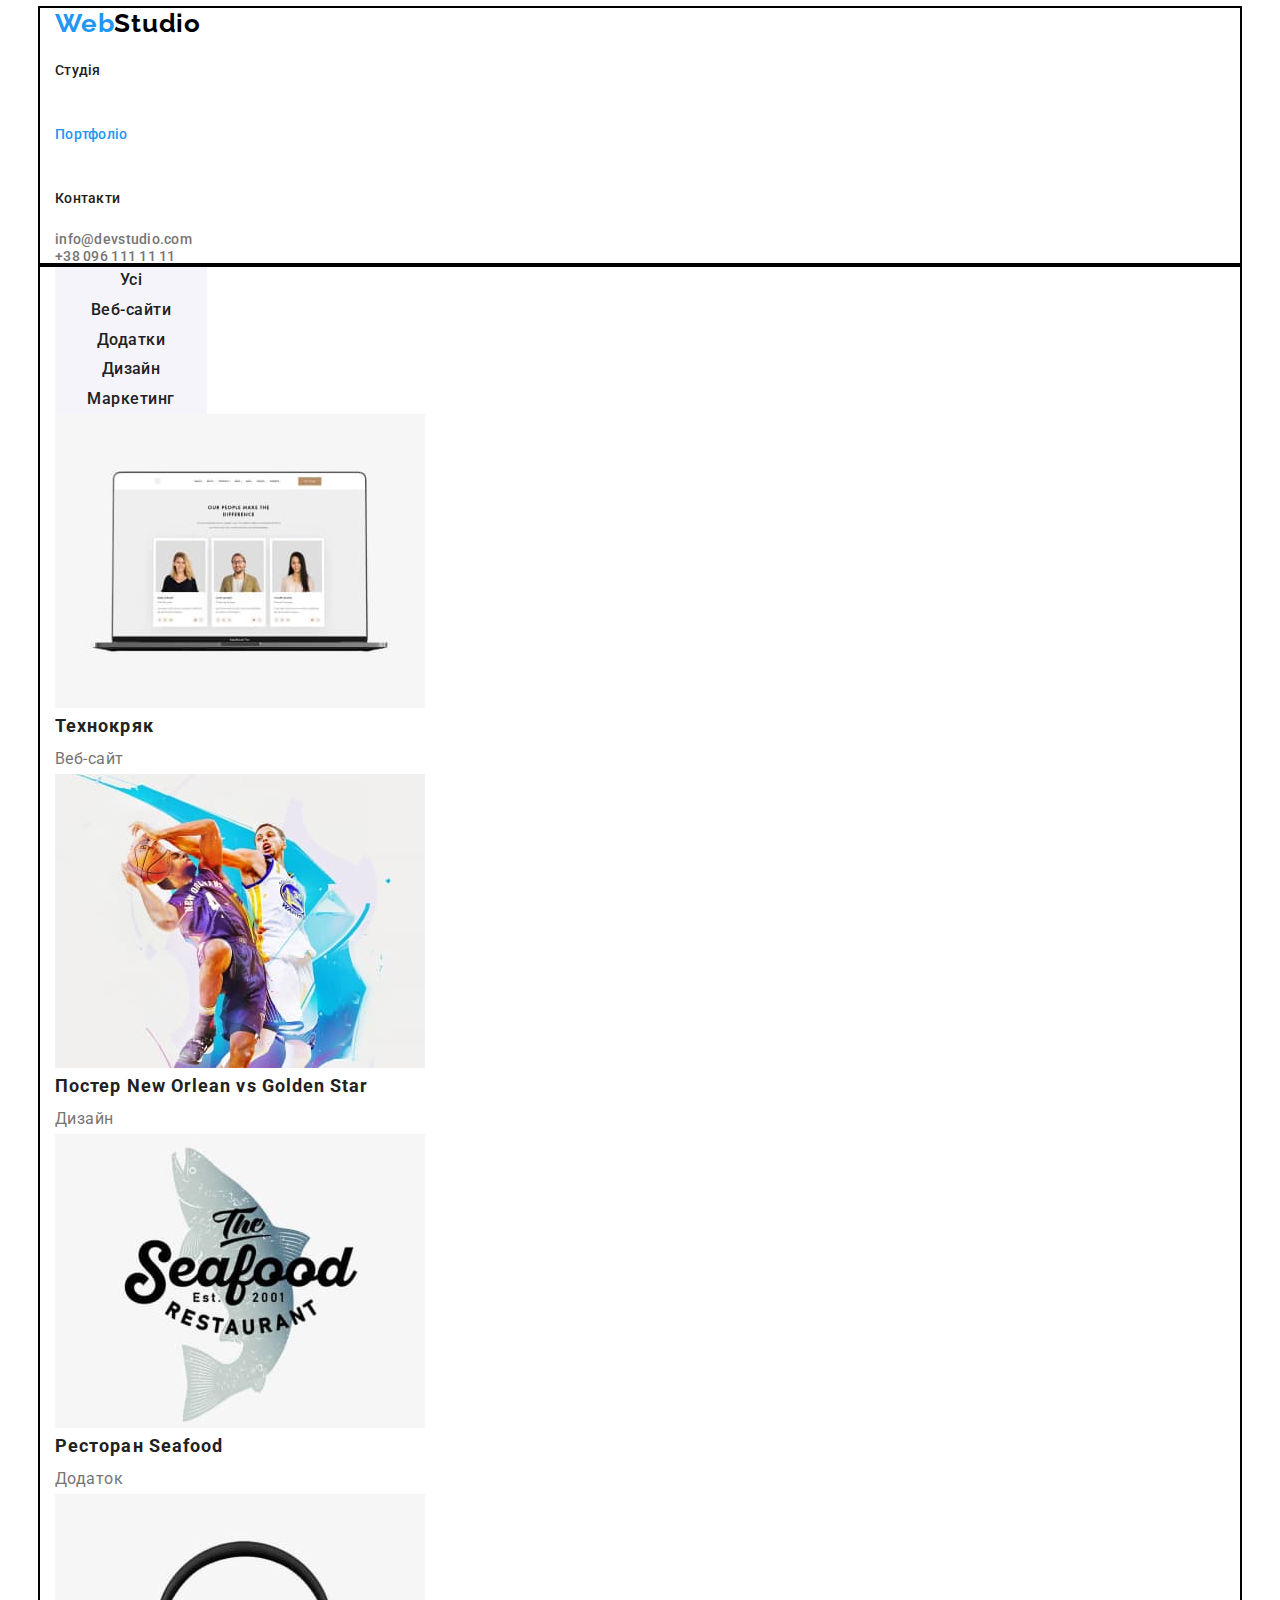
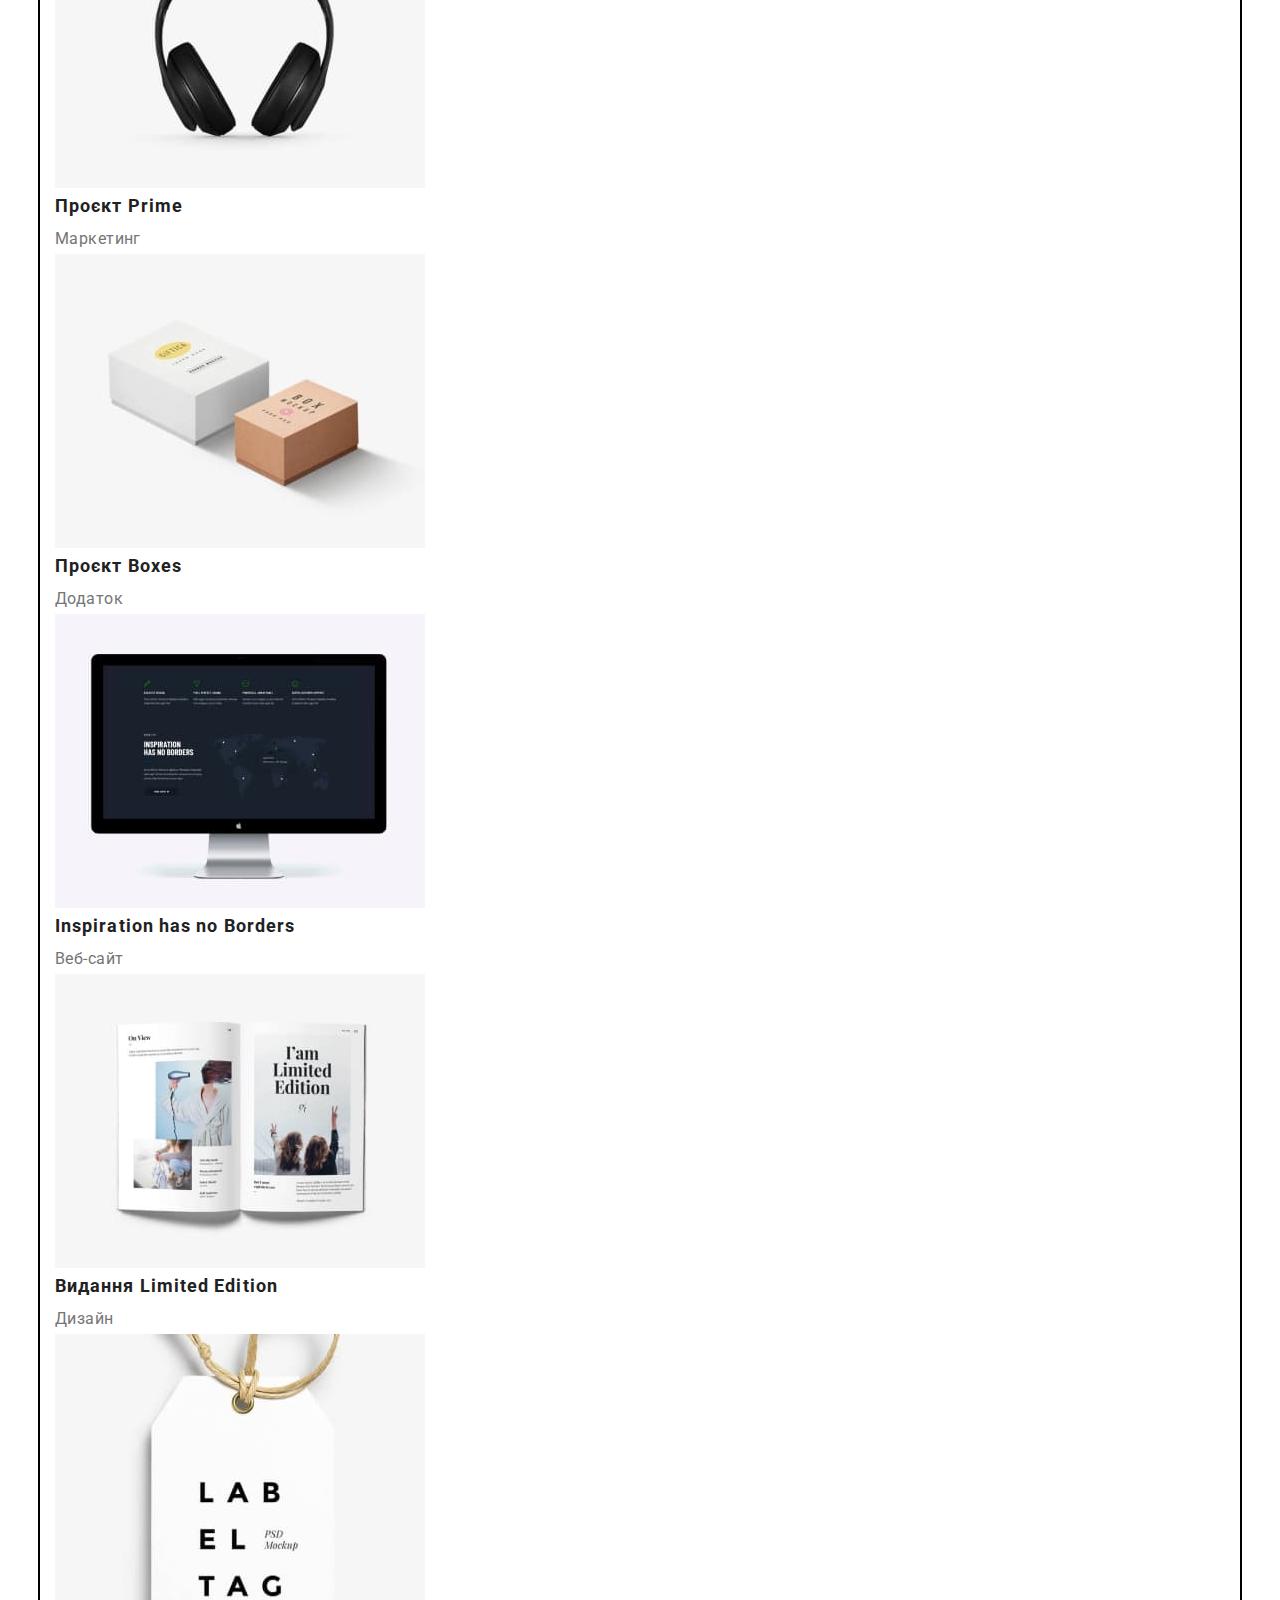
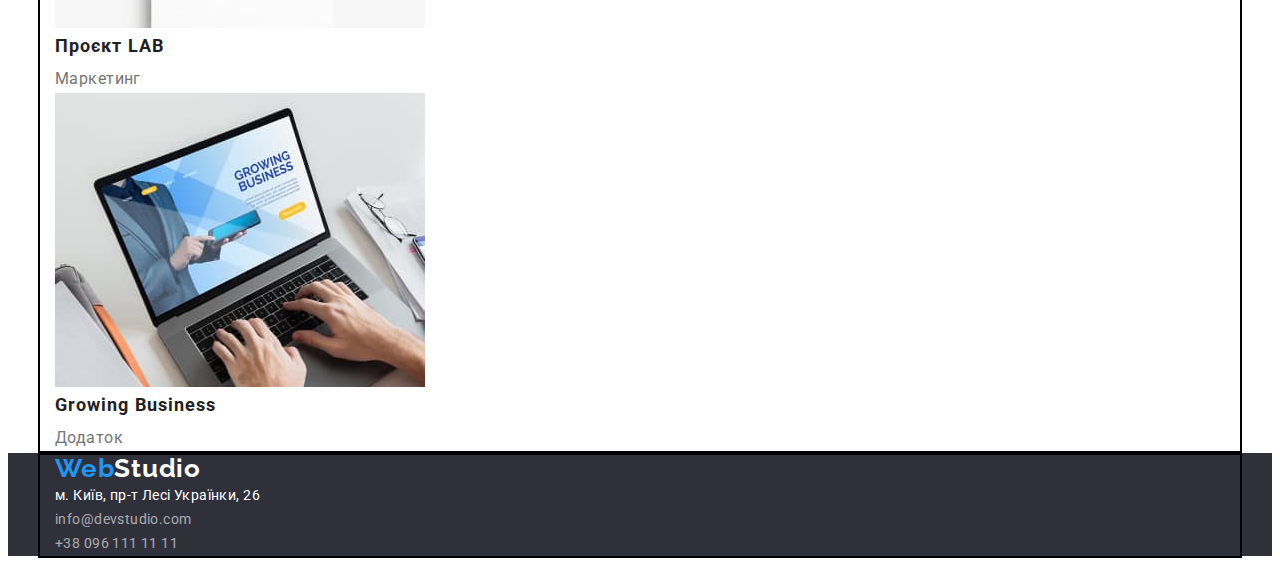
==== portfolio.html @ 80672c94 "added container" ====
<!DOCTYPE html>
<html lang="uk">
  <head>
    <meta charset="UTF-8" />
    <meta http-equiv="X-UA-Compatible" content="IE=edge" />
    <meta name="viewport" content="width=device-width, initial-scale=1.0" />
    <title>Portfolio</title>
    <link rel="preconnect" href="https://fonts.googleapis.com">
    <link rel="preconnect" href="https://fonts.gstatic.com" crossorigin>
    <link href="https://fonts.googleapis.com/css2?family=Raleway:wght@700&family=Roboto:wght@400;500;700;900&display=swap" rel="stylesheet">
    <link rel="stylesheet" href="https://cdnjs.cloudflare.com/ajax/libs/modern-normalize/1.1.0/modern-normalize.min.css" integrity="sha512-wpPYUAdjBVSE4KJnH1VR1HeZfpl1ub8YT/NKx4PuQ5NmX2tKuGu6U/JRp5y+Y8XG2tV+wKQpNHVUX03MfMFn9Q==" crossorigin="anonymous" referrerpolicy="no-referrer" />
    <link rel="stylesheet" href="./css/styles.css" />
  </head>

  <body>

    <!-- хедер -->

    <header class="header">
     <div class="container">
        <nav class="header-nav">
           <a href="./index.html" class="logo">Web<span class="logo-text">Studio</span></a>
          <ul class="header-nav-list">
            <li class="header-nav-item">
              <a href="./index.html" class="header-nav-link">Студія</a></li>
            <li class="header-nav-item">
              <a href="./portfolio.html" class="header-nav-link current">Портфоліо</a></li>
            <li class="header-nav-item">
              <a href="./index.html" class="header-nav-link">Контакти</a></li>
          </ul>
        </nav>
  
        <ul class="header-contact">
          <li>
            <a href="mailto:minfo@devstudio.com" class="mail-link">info@devstudio.com</a>
          </li>
          <li>
            <a href="tel:+380961111111" class="tel-link">+38 096 111 11 11</a>
          </li>
        </ul>
      </div>
    </header>


    <main>
      
      <section class="portfolio">
        <div class="container">
          <h1 class="visually-hidden">Портфоліо</h1>
          <ul class="portfolio-list">
            <li><button type="button" class="button button-secondary">Усі</button></li>
            <li><button type="button" class="button button-secondary">Веб-сайти</button></li>
            <li><button type="button" class="button button-secondary">Додатки</button></li>
            <li><button type="button" class="button button-secondary">Дизайн</button></li>
            <li><button type="button" class="button button-secondary">Маркетинг</button></li>
          </ul>
          <ul class="portfolio-list">
            <li>
              <img src="./images/8.jpg" alt="сторінка веб-сайту компанії" width="370" />
              <div>
                <h2 class="portfolio-title">Технокряк</h2>
                <p class="portfolio-text">Веб-сайт</p>
              </div>
            </li>
  
            <li>
              <img src="./images/9.jpg" alt="постер баскетбольного клубу" width="370" />
              <div>
                <h2 class="portfolio-title">Постер New Orlean vs Golden Star</h2>
                <p class="portfolio-text">Дизайн</p>
              </div>
            </li>
  
            <li>
              <img src="./images/10.jpg" alt="логотип ресторану Seafood" width="370" />
              <div>
                <h2 class="portfolio-title">Ресторан Seafood</h2>
                <p class="portfolio-text">Додаток</p>
              </div>
            </li>
  
            <li>
              <img src="./images/11.jpg" alt="комп'ютерні навушники" width="370" />
              <div>
                <h2 class="portfolio-title">Проєкт Prime</h2>
                <p class="portfolio-text">Маркетинг</p>
              </div>
            </li>
  
            <li>
              <img src="./images/12.jpg" alt="Дві коробки" width="370" />
              <div>
                <h2 class="portfolio-title">Проєкт Boxes</h2>
                <p class="portfolio-text">Додаток</p>
              </div>
            </li>
  
            <li>
              <img src="./images/13.jpg" alt="монітор з зображенням веб-сайту компанії" width="370" />
              <div>
                <h2 lang="en" class="portfolio-title">Inspiration has no Borders</h2>
                <p class="portfolio-text">Веб-сайт</p>
              </div>
            </li>
  
            <li>
              <img src="./images/14.jpg" alt="журнал у розвороті" width="370" />
              <div>
                <h2 class="portfolio-title">Видання Limited Edition</h2>
                <p class="portfolio-text">Дизайн</p>
              </div>
            </li>
  
            <li>
              <img src="./images/15.jpg" alt="картка з назвою проєкту Lab" width="370" />
              <div>
                <h2 class="portfolio-title">Проєкт LAB</h2>
                <p class="portfolio-text">Маркетинг</p>
              </div>
            </li>
  
            <li>
              <img
                src="./images/16.jpg"
                alt="монітор з назвою сайту Growing Growing Business"
                width="370"
              />
              <div>
                <h2 lang="en" class="portfolio-title">Growing Business</h2>
                <p class="portfolio-text">Додаток</p>
              </div>
            </li>
          </ul>
        </div>
      </section>
    </main>

  <!-- футер -->
 
    <footer class="footer">
     <div class="container">
       <a href="./index.html" class="logo">Web<span class="logo-text-footer">Studio</span></a>
        <address class="footer-adress">
          <ul class="footer-adress-list">
            <li class="footer-adress-item">
              <a
                href="https://www.google.com/maps/d/viewer?mid=10uSM3H-mIU3GznYo2szRIEphczw&hl=en_US&ll=50.42732700000001%2C30.538092&z=17"
                class="footer-map" 
                target="_blank"
                rel="noreferrer noopener">
                м. Київ, пр-т Лесі Українки, 26
              </a>
            </li>
  
            <li class="footer-mail">
              <a href="mailto:minfo@devstudio.com" class="footer-mail">info@devstudio.com</a>
            </li>
  
            <li>
              <a href="tel:+380961111111" class="footer-tel">+38 096 111 11 11</a>
            </li>
          </ul>
        </address>
     </div>
    </footer>
  </body>
</html>
---- css/styles.css ----
/* основной цвет текста color: #757575; */
/* вторичный цвет текста color: #212121; */
/* белый color: #FFFFFF; */
/* акцент #2196F3; */
/* вторичный цвет фона #F5F4FA; */
/* цвет текста в футере rgba(255, 255, 255, 0.6) */
/* 000000 */
/* ECECEC */
/* F5F4FA */
/* 2F303A */
/* FFFFFF 60% */

:root {
  --primary-text-color: #757575; 
  --title-text-color: #212121;
  --white-color: rgba(255, 255, 255, 0.6);
  --accept-color: #2196F3;
  --primary-bg-color: #FFFFFF;
  --bgr-color: #2F303A;
  --black-color: #000000; 
  --bgr-secondary-color: #F5F4FA;
  --transpernt-white-color: rgba(255, 255, 255, 0.6);
  --hidden-color: #188CE8;
}

html {
  box-sizing: border-box;
}

*,
*::after,
*::before {
  box-sizing: inherit;
}

p, 
h1, 
h2, 
h3, 
h4, 
h5, 
h6 {
  margin: 0;
  }

ul, ol {
  margin: 0;
  padding-left: 0;
}

address {
  font-style: normal;
}

img {
  display: block;
}


body {
  background-color: var(--primary-bg-color);
  color: var(--primary-text-color);
  font-family: Roboto, sans-serif;
  font-size: 14px;
  font-weight: 400;
  letter-spacing: 0.03em;
  }

  .container {
    width: 1200px;
    padding-left: 15px;
    padding-right: 15px;
    outline: 2px solid black;
    margin: 0 auto;
  }

.visually-hidden {
  position: absolute;
  width: 1px;
  height: 1px;
  margin: -1px;
  border: 0;
  padding: 0;
  white-space: nowrap;
  clip-path: inset(100%);
  clip: rect(0 0 0 0);
  overflow: hidden;
}

.button {
font-family: Roboto, sans-serif;
cursor: pointer;
min-width: 152px;
border: 1px solid transparent;
}


/* индекс */

/* хедер */

.header {
 
}

.logo {
font-family: Raleway, normal;
color: var(--accept-color);
text-decoration: none;
font-weight: 700;
font-size: 26px;
line-height: 1.19;
letter-spacing: 0.03em;
}

.logo-text {
color: var(--black-color);
}

.header-nav-list {
list-style-type: none;

}

/* .header-nav-item {

} */

.header-nav-link {
color: var(--title-text-color);
text-decoration: none;
font-weight: 500;
font-size: 14px;
line-height: 1.14;
letter-spacing: 0.02em;
padding-top: 24px;
padding-bottom: 24px;
display: block;
}

.current {
color: var(--accept-color);
}

.header-contact {
 list-style-type: none;
}

.mail-link {
text-decoration: none;
color: var(--primary-text-color);
font-weight: 500;
font-size: 14px;
line-height: 1.14;
letter-spacing: 0.02em;
}

.tel-link {
text-decoration: none;
color: var(--primary-text-color);
font-weight: 500;
font-size: 14px;
line-height: 1.14;
letter-spacing: 0.02em;
}

.header-nav-link:hover,
.header-nav-link:focus,
.mail-link:hover,
.mail-link:focus,
.tel-link:hover,
.tel-link:focus {
color: var(--accept-color);
}

/* main */

.hero {
 background-color: var(--bgr-color); 
 margin-bottom: 30px;
}

.hero-title {
color: var(--primary-bg-color);
font-weight: 900;
font-size: 44px;
line-height: 60px;
letter-spacing: 0.06em;
text-transform: uppercase;
max-width: 696px;
margin: 0 auto;
margin-bottom: 30px;
text-align: center;
}

.hero-btn {
color: var(--primary-bg-color);
background-color: var(--accept-color);
font-weight: 700;
font-size: 16px;
line-height: 1.87;
letter-spacing: 0.06em;
margin: 0 auto;
display: block;
border-radius: 4px;
padding: 10px 32px;
text-align: center;
}

 .hero-btn:hover,
 .hero-btn:focus {
 background-color: var(--hidden-color);
 }

/* feature */

  /* .feature {

  }*/

.feature-list {
list-style-type: none;
}

/* .feature-item {
 } */

.feature-title {
color: var(--title-text-color);
font-weight: 700;
font-size: 14px;
line-height: 1.14;
text-transform: uppercase;
padding-bottom: 10px;
}

.feature-text {
color: var(--primary-text-color);
font-weight: 400;
font-size: 14px;
line-height:1.71;
letter-spacing: 0.03em;
}

/* work */

.work-title {
color: var(--title-text-color);
font-weight: 700;
font-size: 36px;
line-height: 1.16;
letter-spacing: 0.03em;
margin-bottom: 50px;
text-align: center;
padding-bottom: 50px;
}

.work-list {
list-style-type: none;  
}

/* team */

.team {
background-color: var(--bgr-secondary-color);
}

.team-title {
color: var(--title-text-color);
font-weight: 700;
font-size: 36px;
line-height: 1.16;
margin-bottom: 50px;
}

.team-list {
list-style-type: none; 
}

.team-name {
color: var(--title-text-color);
font-weight: 500;
font-size: 16px;
line-height: 1.18;
margin-bottom: 10px;
}

.team-activity {
font-size: 16px;
line-height: 1.18;
}

/* футер */

.footer {
background-color: var(--bgr-color);
}

/* .footer-adress {
  } */

.footer-adress-list {
list-style-type: none;
}

.logo-text-footer {
  color: var(--primary-bg-color);
}

.footer-mail, .footer-tel {
font-style: normal;
color: var(--transpernt-white-color);
text-decoration: none;
line-height: 1.71;
}

.footer-map {
font-style: normal;
color: var(--primary-bg-color);
text-decoration: none;
line-height: 1.71;
}

.footer-map:hover,
.footer-map:focus,
.footer-mail:hover,
.footer-mail:focus,
.footer-tel:hover,
.footer-tel:focus {
color: var(--accept-color);
}

/* Портфолио */

.button-secondary:hover,
.button-secondary:focus {
background-color: var(--accept-color);
color: var(--primary-bg-color);
}

.button-secondary {
color: var(--title-text-color);
background-color: var(--bgr-secondary-color);
font-weight: 500;
font-size: 16px;
line-height: 1.62;
text-align: center;
letter-spacing: 0.03em;
}

.portfolio-list {
 list-style-type: none; 
}

.portfolio-title {
color: var(--title-text-color);
font-weight: 700;
font-size: 18px;
line-height: 2;
letter-spacing: 0.06em;
}

.portfolio-text {
font-size: 16px;
line-height: 1.87;
}
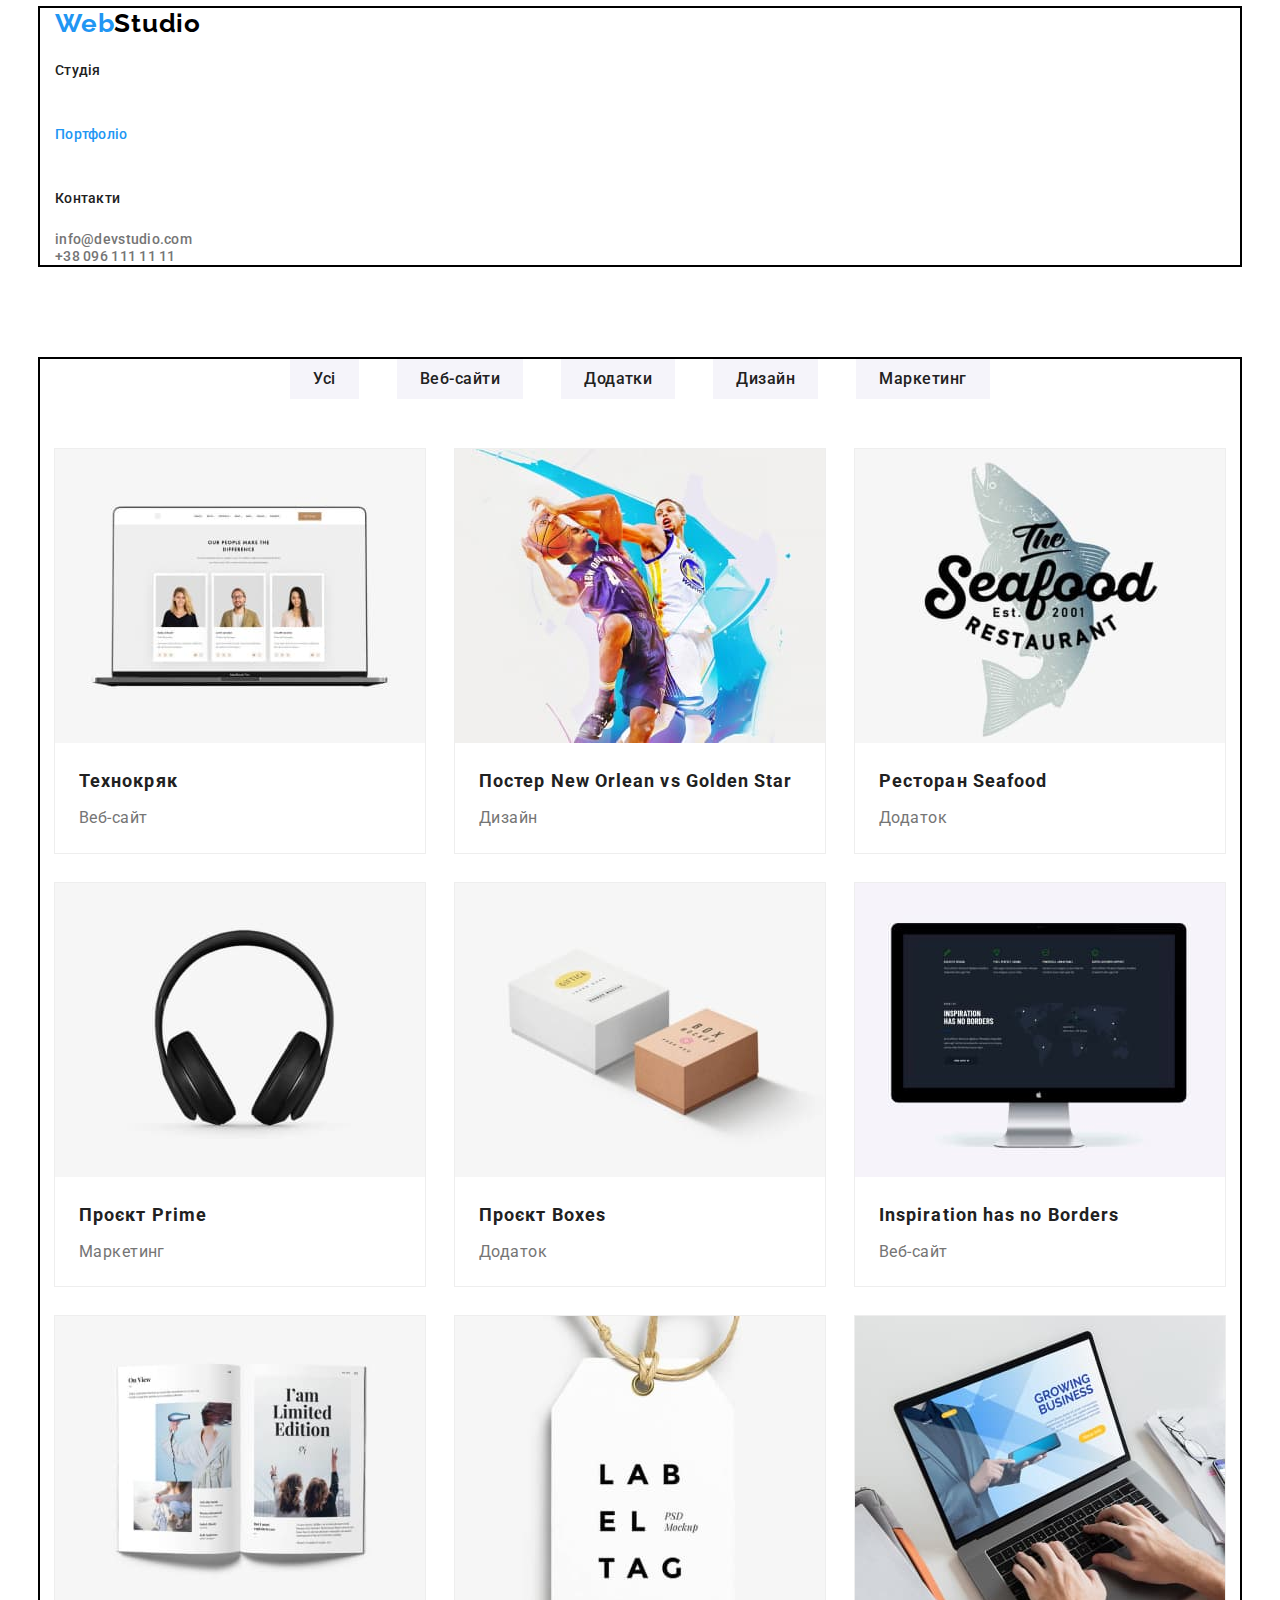
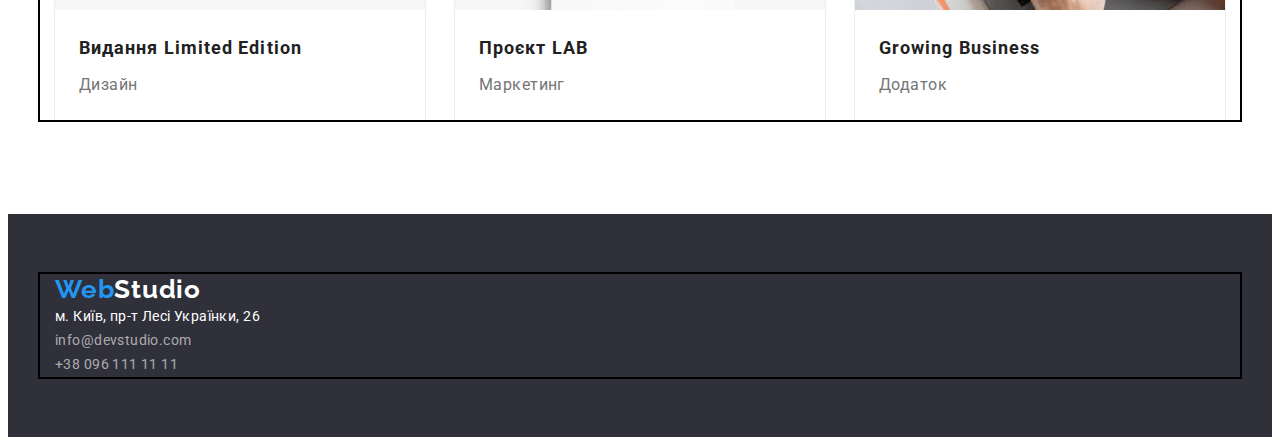
==== commit 542d54dd: "added flex" ====
--- a/portfolio.html
+++ b/portfolio.html
@@ -47,7 +47,7 @@
       <section class="portfolio">
         <div class="container">
           <h1 class="visually-hidden">Портфоліо</h1>
-          <ul class="portfolio-list">
+          <ul class="portfolio-list menu">
             <li><button type="button" class="button button-secondary">Усі</button></li>
             <li><button type="button" class="button button-secondary">Веб-сайти</button></li>
             <li><button type="button" class="button button-secondary">Додатки</button></li>
@@ -55,77 +55,77 @@
             <li><button type="button" class="button button-secondary">Маркетинг</button></li>
           </ul>
           <ul class="portfolio-list">
-            <li>
+            <li class="portfolio-list-card">
               <img src="./images/8.jpg" alt="сторінка веб-сайту компанії" width="370" />
-              <div>
+              <div class="card">
                 <h2 class="portfolio-title">Технокряк</h2>
                 <p class="portfolio-text">Веб-сайт</p>
               </div>
             </li>
   
-            <li>
+            <li class="portfolio-list-card">
               <img src="./images/9.jpg" alt="постер баскетбольного клубу" width="370" />
-              <div>
+              <div class="card">
                 <h2 class="portfolio-title">Постер New Orlean vs Golden Star</h2>
                 <p class="portfolio-text">Дизайн</p>
               </div>
             </li>
   
-            <li>
+            <li class="portfolio-list-card">
               <img src="./images/10.jpg" alt="логотип ресторану Seafood" width="370" />
-              <div>
+              <div class="card">
                 <h2 class="portfolio-title">Ресторан Seafood</h2>
                 <p class="portfolio-text">Додаток</p>
               </div>
             </li>
   
-            <li>
+            <li class="portfolio-list-card">
               <img src="./images/11.jpg" alt="комп'ютерні навушники" width="370" />
-              <div>
+              <div class="card">
                 <h2 class="portfolio-title">Проєкт Prime</h2>
                 <p class="portfolio-text">Маркетинг</p>
               </div>
             </li>
   
-            <li>
+            <li class="portfolio-list-card">
               <img src="./images/12.jpg" alt="Дві коробки" width="370" />
-              <div>
+              <div class="card">
                 <h2 class="portfolio-title">Проєкт Boxes</h2>
                 <p class="portfolio-text">Додаток</p>
               </div>
             </li>
   
-            <li>
+            <li class="portfolio-list-card">
               <img src="./images/13.jpg" alt="монітор з зображенням веб-сайту компанії" width="370" />
-              <div>
+              <div class="card">
                 <h2 lang="en" class="portfolio-title">Inspiration has no Borders</h2>
                 <p class="portfolio-text">Веб-сайт</p>
               </div>
             </li>
   
-            <li>
+            <li class="portfolio-list-card">
               <img src="./images/14.jpg" alt="журнал у розвороті" width="370" />
-              <div>
+              <div class="card">
                 <h2 class="portfolio-title">Видання Limited Edition</h2>
                 <p class="portfolio-text">Дизайн</p>
               </div>
             </li>
   
-            <li>
+            <li class="portfolio-list-card">
               <img src="./images/15.jpg" alt="картка з назвою проєкту Lab" width="370" />
-              <div>
+              <div class="card">
                 <h2 class="portfolio-title">Проєкт LAB</h2>
                 <p class="portfolio-text">Маркетинг</p>
               </div>
             </li>
   
-            <li>
+            <li class="portfolio-list-card">
               <img
                 src="./images/16.jpg"
                 alt="монітор з назвою сайту Growing Growing Business"
                 width="370"
               />
-              <div>
+              <div class="card">
                 <h2 lang="en" class="portfolio-title">Growing Business</h2>
                 <p class="portfolio-text">Додаток</p>
               </div>
--- a/css/styles.css
+++ b/css/styles.css
@@ -90,8 +90,12 @@
 .button {
 font-family: Roboto, sans-serif;
 cursor: pointer;
-min-width: 152px;
 border: 1px solid transparent;
+}
+
+.section {
+  padding-top: 94px;
+  padding-bottom: 94px;
 }
 
 
@@ -177,7 +181,7 @@
 
 .hero {
  background-color: var(--bgr-color); 
- margin-bottom: 30px;
+ padding: 200px 0px;
 }
 
 .hero-title {
@@ -271,6 +275,7 @@
 font-size: 36px;
 line-height: 1.16;
 margin-bottom: 50px;
+text-align: center;
 }
 
 .team-list {
@@ -294,6 +299,8 @@
 
 .footer {
 background-color: var(--bgr-color);
+padding-top: 60px;
+padding-bottom: 60px;
 }
 
 /* .footer-adress {
@@ -332,6 +339,10 @@
 
 /* Портфолио */
 
+.portfolio {
+  padding: 94px 0;
+  }
+
 .button-secondary:hover,
 .button-secondary:focus {
 background-color: var(--accept-color);
@@ -346,11 +357,43 @@
 line-height: 1.62;
 text-align: center;
 letter-spacing: 0.03em;
-}
+padding: 6px 22px;
+}
+
+.portfolio-list, .menu {
+ list-style-type: none;
+ display: flex;
+  }
+
+.menu {
+  /* flex-wrap: wrap; */
+  justify-content: center;
+  margin-bottom: 50px;
+  }
+
+ .menu li{
+  margin-right: 8px;
+ }
+
+ .menu li:last-child {
+  margin-right: 0;
+}
+
 
 .portfolio-list {
- list-style-type: none; 
-}
+  flex-wrap: wrap;
+  flex-basis: calc(100% / 3);
+  gap: 30px;
+  }
+
+.portfolio-list-card {
+  outline: 1px solid #EEEEEE;
+}
+
+.card {
+  padding: 20px 24px;
+}
+
 
 .portfolio-title {
 color: var(--title-text-color);
@@ -358,6 +401,7 @@
 font-size: 18px;
 line-height: 2;
 letter-spacing: 0.06em;
+padding-bottom: 4px;
 }
 
 .portfolio-text {
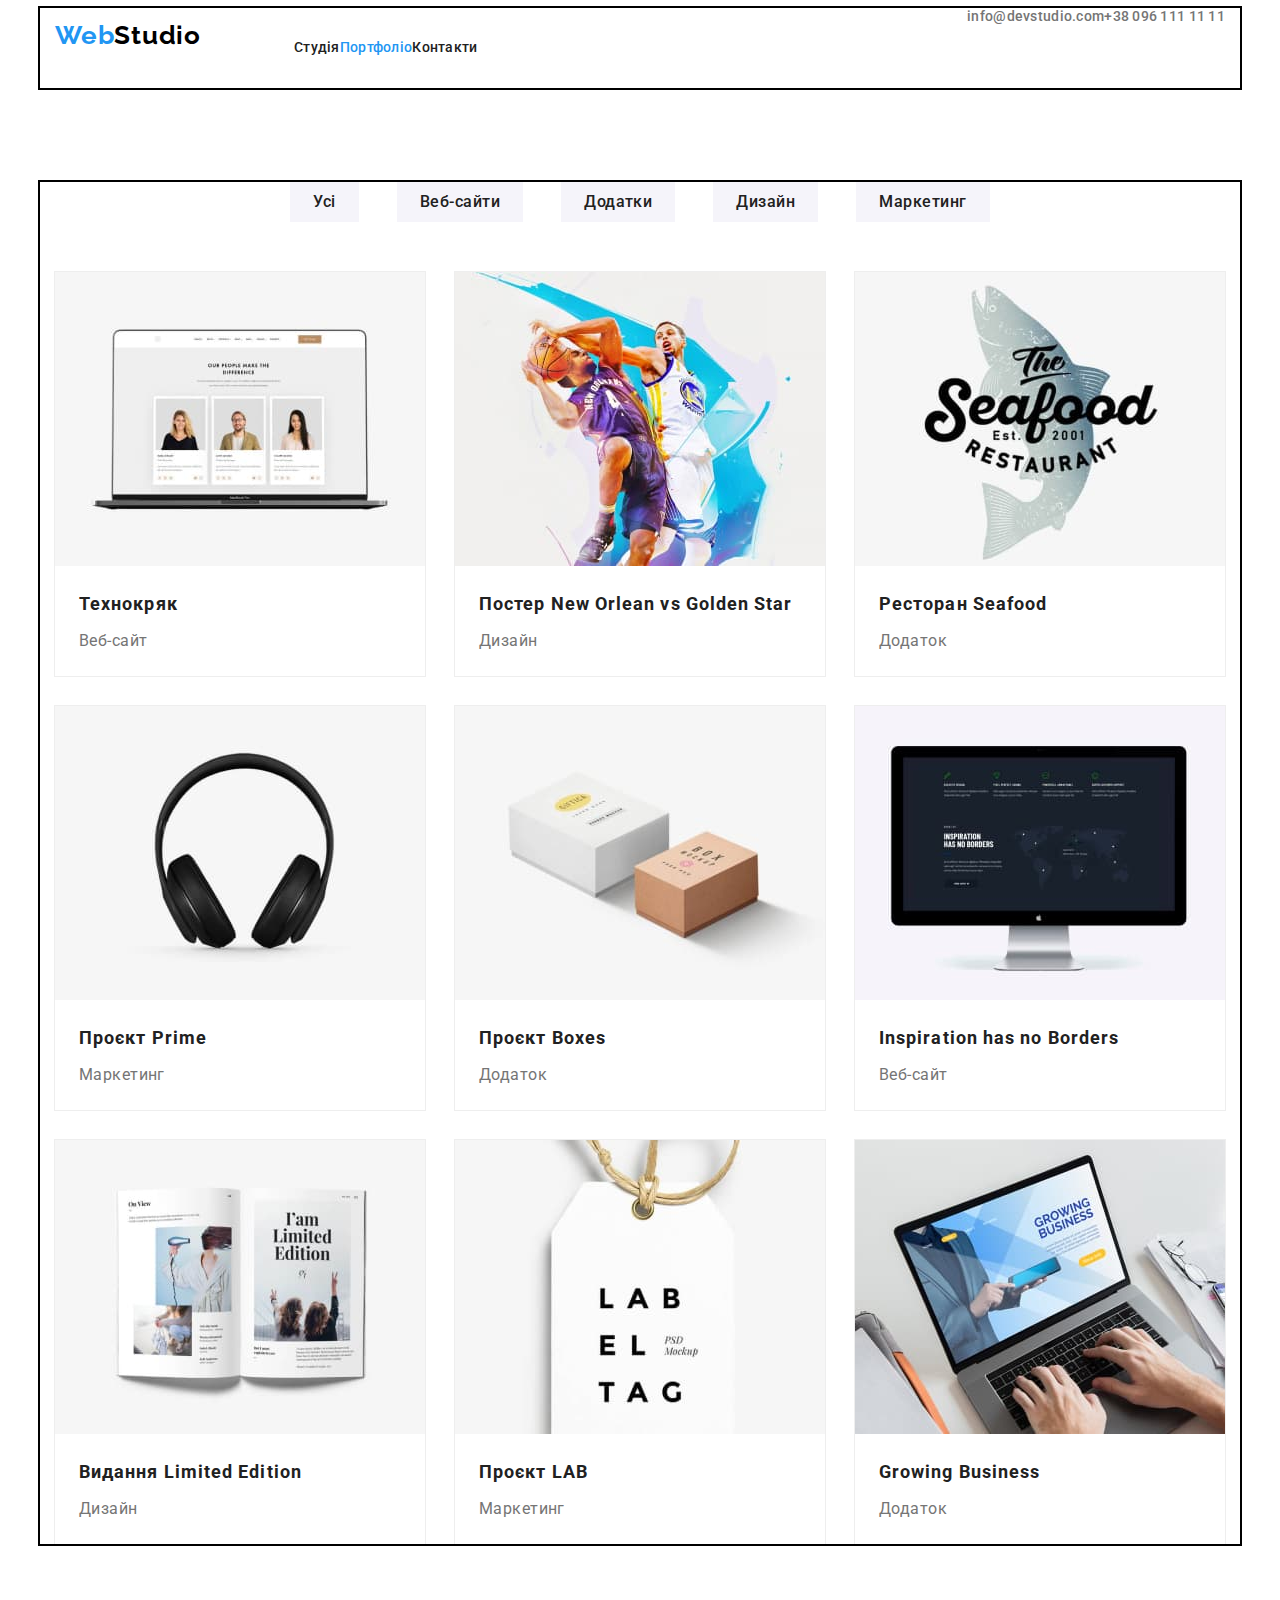
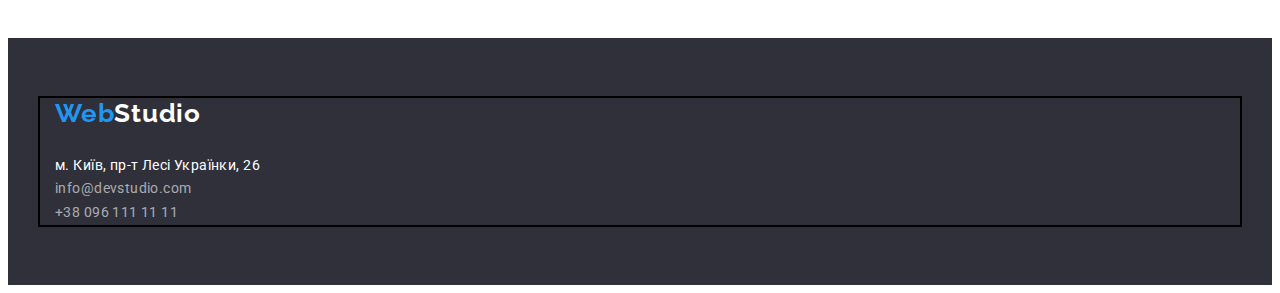
==== commit 700204ec: "1" ====
--- a/portfolio.html
+++ b/portfolio.html
@@ -18,6 +18,7 @@
 
     <header class="header">
      <div class="container">
+      <section class="top-menu">
         <nav class="header-nav">
            <a href="./index.html" class="logo">Web<span class="logo-text">Studio</span></a>
           <ul class="header-nav-list">
@@ -38,6 +39,7 @@
             <a href="tel:+380961111111" class="tel-link">+38 096 111 11 11</a>
           </li>
         </ul>
+        </section>
       </div>
     </header>
 
--- a/css/styles.css
+++ b/css/styles.css
@@ -103,11 +103,16 @@
 
 /* хедер */
 
-.header {
- 
+.header-nav {
+ align-items: center;
+}
+
+.top-menu {
+display: flex;
 }
 
 .logo {
+display: block;
 font-family: Raleway, normal;
 color: var(--accept-color);
 text-decoration: none;
@@ -115,6 +120,7 @@
 font-size: 26px;
 line-height: 1.19;
 letter-spacing: 0.03em;
+margin: 0 93px 25px 0;
 }
 
 .logo-text {
@@ -137,8 +143,8 @@
 font-size: 14px;
 line-height: 1.14;
 letter-spacing: 0.02em;
-padding-top: 24px;
-padding-bottom: 24px;
+padding-top: 32px;
+padding-bottom: 32px;
 display: block;
 }
 
@@ -148,6 +154,12 @@
 
 .header-contact {
  list-style-type: none;
+ display: flex;
+ margin-left: auto;
+ }
+
+.header-nav, .header-nav-list{
+  display: flex;
 }
 
 .mail-link {
@@ -387,13 +399,12 @@
   }
 
 .portfolio-list-card {
-  outline: 1px solid #EEEEEE;
+outline: 1px solid #EEEEEE;
 }
 
 .card {
   padding: 20px 24px;
 }
-
 
 .portfolio-title {
 color: var(--title-text-color);
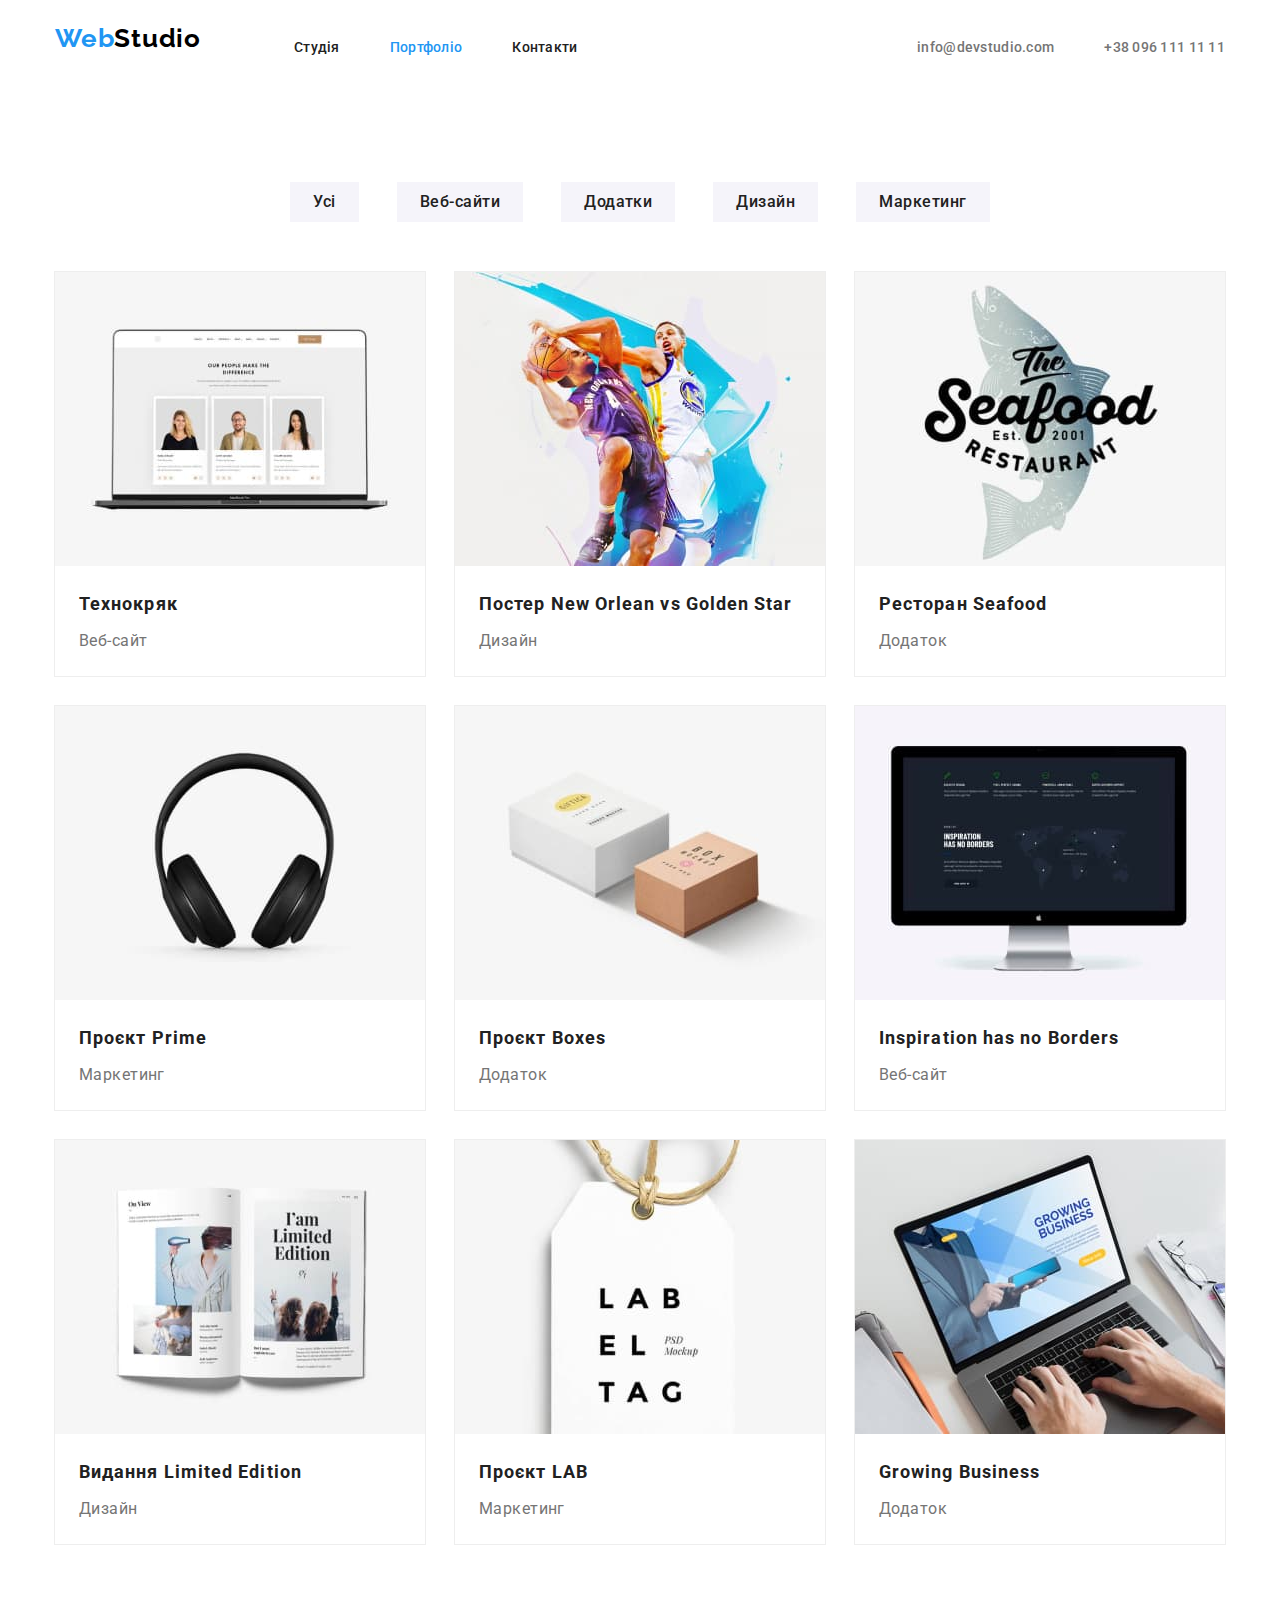
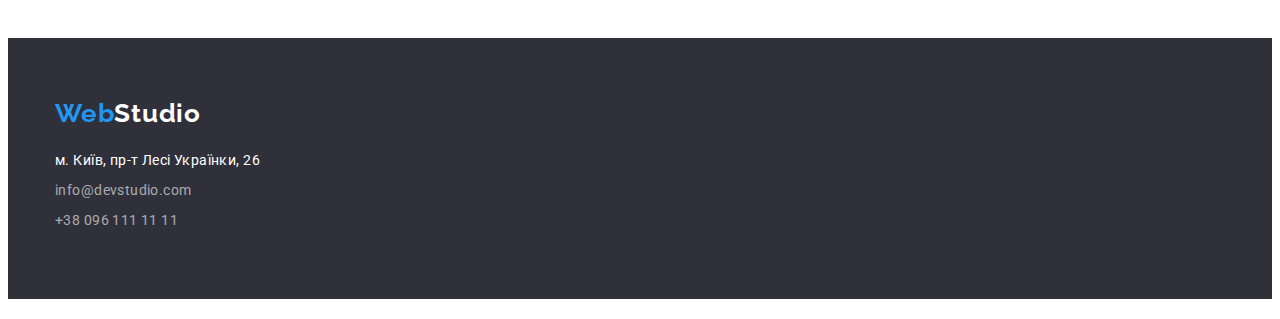
==== commit f50c3089: "added flex" ====
--- a/portfolio.html
+++ b/portfolio.html
@@ -154,11 +154,11 @@
               </a>
             </li>
   
-            <li class="footer-mail">
+            <li class="footer-adress-item">
               <a href="mailto:minfo@devstudio.com" class="footer-mail">info@devstudio.com</a>
             </li>
   
-            <li>
+            <li class="footer-adress-item">
               <a href="tel:+380961111111" class="footer-tel">+38 096 111 11 11</a>
             </li>
           </ul>
--- a/css/styles.css
+++ b/css/styles.css
@@ -70,7 +70,7 @@
     width: 1200px;
     padding-left: 15px;
     padding-right: 15px;
-    outline: 2px solid black;
+    /* outline: 2px solid black; */
     margin: 0 auto;
   }
 
@@ -105,7 +105,7 @@
 
 .header-nav {
  align-items: center;
-}
+ }
 
 .top-menu {
 display: flex;
@@ -120,7 +120,7 @@
 font-size: 26px;
 line-height: 1.19;
 letter-spacing: 0.03em;
-margin: 0 93px 25px 0;
+/* margin: 0 93px 25px 0; */
 }
 
 .logo-text {
@@ -129,12 +129,13 @@
 
 .header-nav-list {
 list-style-type: none;
-
-}
-
-/* .header-nav-item {
-
-} */
+margin-left: 93px;
+}
+
+.header-nav-item:not(:last-child){
+margin-right: 50px;
+
+}
 
 .header-nav-link {
 color: var(--title-text-color);
@@ -146,6 +147,7 @@
 padding-top: 32px;
 padding-bottom: 32px;
 display: block;
+
 }
 
 .current {
@@ -163,21 +165,26 @@
 }
 
 .mail-link {
+display: block;
 text-decoration: none;
 color: var(--primary-text-color);
 font-weight: 500;
 font-size: 14px;
 line-height: 1.14;
 letter-spacing: 0.02em;
+padding:32px 0;
+margin-right: 50px;
 }
 
 .tel-link {
+display: block;
 text-decoration: none;
 color: var(--primary-text-color);
 font-weight: 500;
 font-size: 14px;
 line-height: 1.14;
 letter-spacing: 0.02em;
+padding: 32px 0;
 }
 
 .header-nav-link:hover,
@@ -235,11 +242,21 @@
   }*/
 
 .feature-list {
+display: block;
 list-style-type: none;
-}
-
-/* .feature-item {
- } */
+display: flex;
+gap: 30px;
+/* flex-wrap: wrap; */
+}
+
+.feature-item {
+  min-width: 270px;
+  /* flex-basis: calc(100%/4-30px); */
+ } 
+
+ /* .feature-item:not(:last-child) {
+margin-right: 30px; }*/
+ 
 
 .feature-title {
 color: var(--title-text-color);
@@ -272,7 +289,9 @@
 }
 
 .work-list {
-list-style-type: none;  
+list-style-type: none;
+display: flex;  
+gap: 30px;
 }
 
 /* team */
@@ -291,8 +310,14 @@
 }
 
 .team-list {
-list-style-type: none; 
-}
+list-style-type: none;
+display: flex; 
+gap: 30px;
+}
+
+/* .team-card {
+margin-bottom: 30px;
+} */
 
 .team-name {
 color: var(--title-text-color);
@@ -300,6 +325,7 @@
 font-size: 16px;
 line-height: 1.18;
 margin-bottom: 10px;
+margin-top: 30px;
 }
 
 .team-activity {
@@ -313,10 +339,18 @@
 background-color: var(--bgr-color);
 padding-top: 60px;
 padding-bottom: 60px;
-}
-
-/* .footer-adress {
-  } */
+margin-bottom: 20px;
+}
+
+.logo {
+  margin-bottom: 20px;
+}
+
+.footer-adress-item {
+  display: block;
+  margin-bottom: 9px;
+  max-height: 21px;
+  } 
 
 .footer-adress-list {
 list-style-type: none;
@@ -332,6 +366,11 @@
 text-decoration: none;
 line-height: 1.71;
 }
+
+/* .footer-mail {
+  margin-bottom: 9px;
+  max-height: 21px;
+} */
 
 .footer-map {
 font-style: normal;
@@ -394,7 +433,7 @@
 
 .portfolio-list {
   flex-wrap: wrap;
-  flex-basis: calc(100% / 3);
+  /* flex-basis: calc(100% / 3); */
   gap: 30px;
   }
 
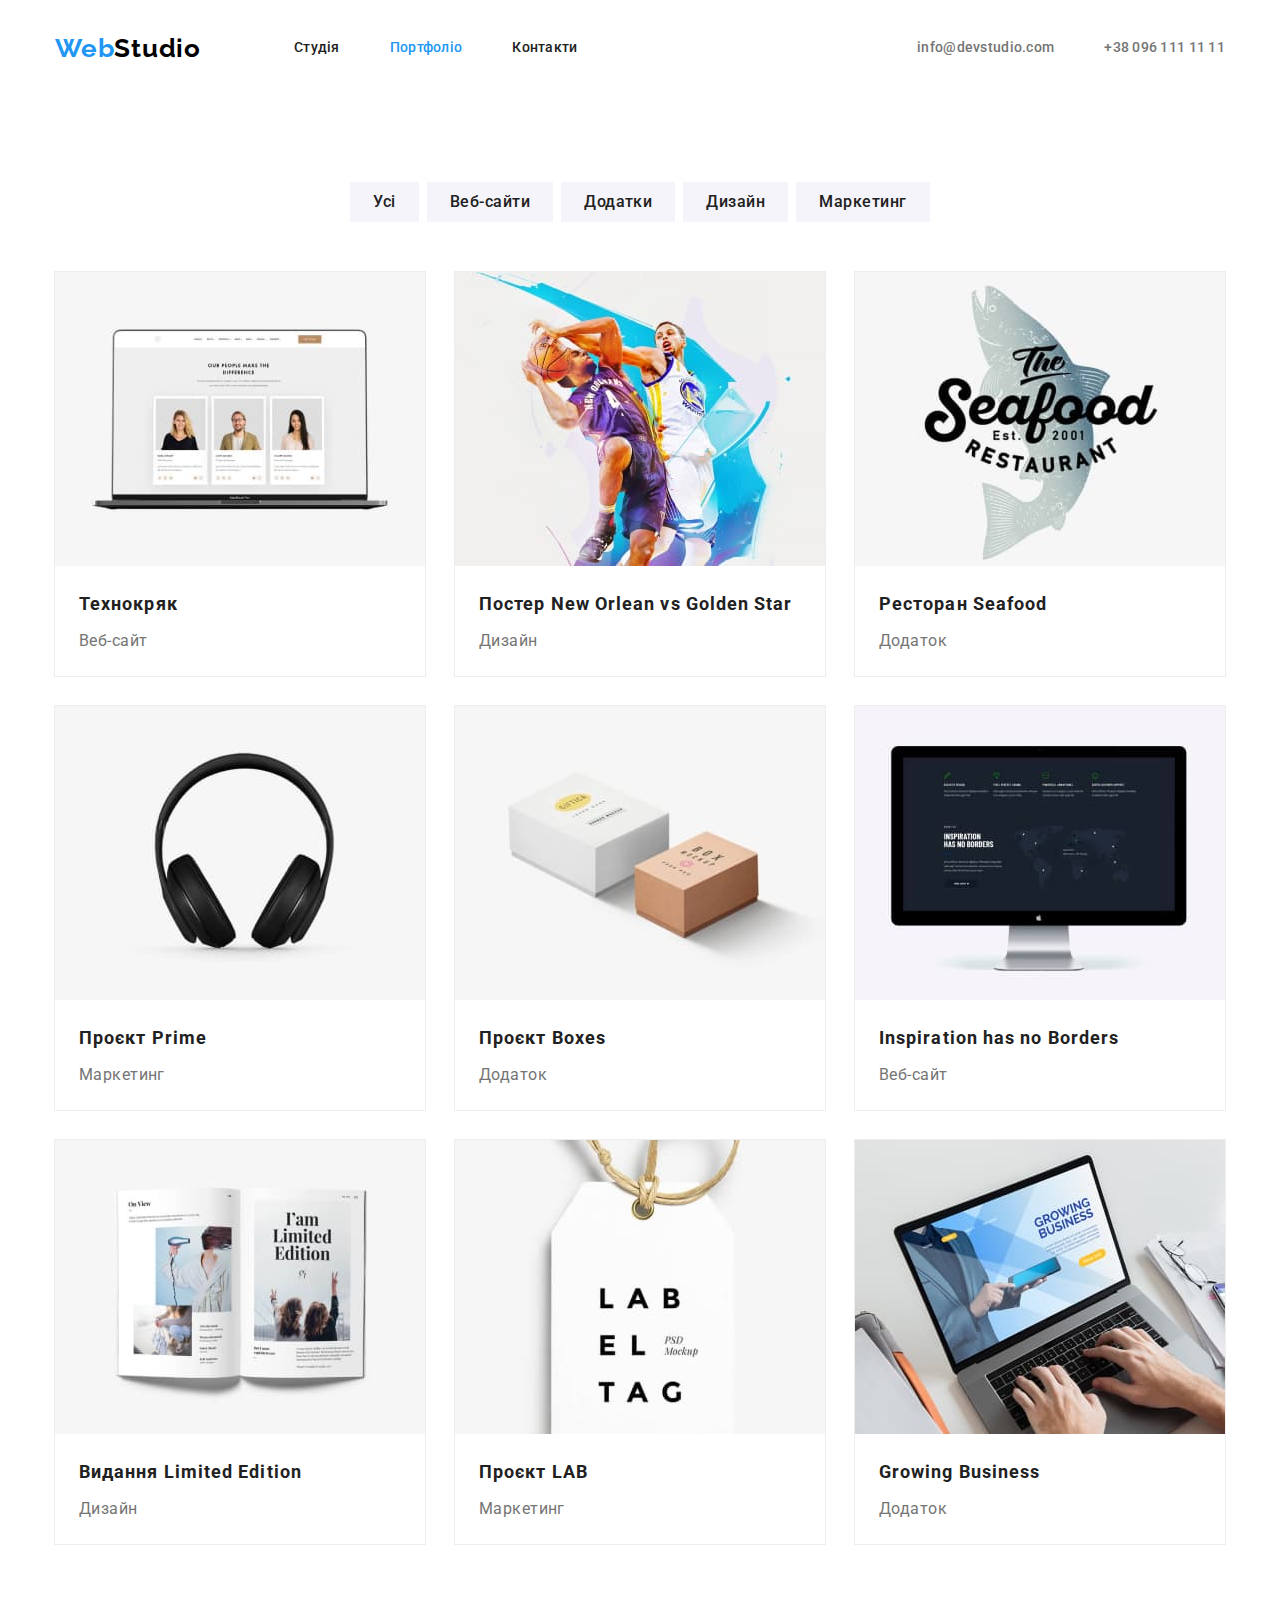
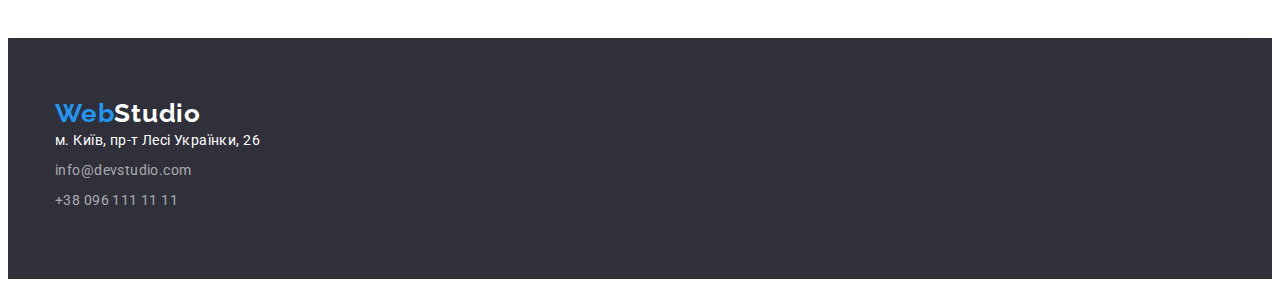
==== commit 75703f9b: "last" ====
--- a/portfolio.html
+++ b/portfolio.html
@@ -49,7 +49,7 @@
       <section class="portfolio">
         <div class="container">
           <h1 class="visually-hidden">Портфоліо</h1>
-          <ul class="portfolio-list menu">
+          <ul class="menu">
             <li><button type="button" class="button button-secondary">Усі</button></li>
             <li><button type="button" class="button button-secondary">Веб-сайти</button></li>
             <li><button type="button" class="button button-secondary">Додатки</button></li>
--- a/css/styles.css
+++ b/css/styles.css
@@ -11,16 +11,16 @@
 /* FFFFFF 60% */
 
 :root {
-  --primary-text-color: #757575; 
+  --primary-text-color: #757575;
   --title-text-color: #212121;
   --white-color: rgba(255, 255, 255, 0.6);
-  --accept-color: #2196F3;
-  --primary-bg-color: #FFFFFF;
-  --bgr-color: #2F303A;
-  --black-color: #000000; 
-  --bgr-secondary-color: #F5F4FA;
+  --accept-color: #2196f3;
+  --primary-bg-color: #ffffff;
+  --bgr-color: #2f303a;
+  --black-color: #000000;
+  --bgr-secondary-color: #f5f4fa;
   --transpernt-white-color: rgba(255, 255, 255, 0.6);
-  --hidden-color: #188CE8;
+  --hidden-color: #188ce8;
 }
 
 html {
@@ -33,17 +33,18 @@
   box-sizing: inherit;
 }
 
-p, 
-h1, 
-h2, 
-h3, 
-h4, 
-h5, 
+p,
+h1,
+h2,
+h3,
+h4,
+h5,
 h6 {
   margin: 0;
-  }
-
-ul, ol {
+}
+
+ul,
+ol {
   margin: 0;
   padding-left: 0;
 }
@@ -55,7 +56,6 @@
 img {
   display: block;
 }
-
 
 body {
   background-color: var(--primary-bg-color);
@@ -64,15 +64,15 @@
   font-size: 14px;
   font-weight: 400;
   letter-spacing: 0.03em;
-  }
-
-  .container {
-    width: 1200px;
-    padding-left: 15px;
-    padding-right: 15px;
-    /* outline: 2px solid black; */
-    margin: 0 auto;
-  }
+}
+
+.container {
+  width: 1200px;
+  padding-left: 15px;
+  padding-right: 15px;
+  /* outline: 2px solid black; */
+  margin: 0 auto;
+}
 
 .visually-hidden {
   position: absolute;
@@ -88,9 +88,9 @@
 }
 
 .button {
-font-family: Roboto, sans-serif;
-cursor: pointer;
-border: 1px solid transparent;
+  font-family: Roboto, sans-serif;
+  cursor: pointer;
+  border: 1px solid transparent;
 }
 
 .section {
@@ -98,93 +98,91 @@
   padding-bottom: 94px;
 }
 
-
 /* индекс */
 
 /* хедер */
 
 .header-nav {
- align-items: center;
- }
+  align-items: center;
+}
 
 .top-menu {
-display: flex;
+  display: flex;
 }
 
 .logo {
-display: block;
-font-family: Raleway, normal;
-color: var(--accept-color);
-text-decoration: none;
-font-weight: 700;
-font-size: 26px;
-line-height: 1.19;
-letter-spacing: 0.03em;
-/* margin: 0 93px 25px 0; */
+  display: block;
+  font-family: Raleway, normal;
+  color: var(--accept-color);
+  text-decoration: none;
+  font-weight: 700;
+  font-size: 26px;
+  line-height: 1.19;
+  letter-spacing: 0.03em;
+  /* margin: 0 93px 25px 0; */
 }
 
 .logo-text {
-color: var(--black-color);
+  color: var(--black-color);
 }
 
 .header-nav-list {
-list-style-type: none;
-margin-left: 93px;
-}
-
-.header-nav-item:not(:last-child){
-margin-right: 50px;
-
+  list-style-type: none;
+  margin-left: 93px;
+}
+
+.header-nav-item:not(:last-child) {
+  margin-right: 50px;
 }
 
 .header-nav-link {
-color: var(--title-text-color);
-text-decoration: none;
-font-weight: 500;
-font-size: 14px;
-line-height: 1.14;
-letter-spacing: 0.02em;
-padding-top: 32px;
-padding-bottom: 32px;
-display: block;
-
+  color: var(--title-text-color);
+  text-decoration: none;
+  font-weight: 500;
+  font-size: 14px;
+  line-height: 1.14;
+  letter-spacing: 0.02em;
+  padding-top: 32px;
+  padding-bottom: 32px;
+  display: block;
 }
 
 .current {
-color: var(--accept-color);
+  color: var(--accept-color);
 }
 
 .header-contact {
- list-style-type: none;
- display: flex;
- margin-left: auto;
- }
-
-.header-nav, .header-nav-list{
+  list-style-type: none;
+  display: flex;
+  margin-left: auto;
+}
+
+.header-nav,
+.header-nav-list {
   display: flex;
 }
 
 .mail-link {
-display: block;
-text-decoration: none;
-color: var(--primary-text-color);
-font-weight: 500;
-font-size: 14px;
-line-height: 1.14;
-letter-spacing: 0.02em;
-padding:32px 0;
-margin-right: 50px;
+  display: block;
+  text-decoration: none;
+  color: var(--primary-text-color);
+  font-weight: 500;
+  font-size: 14px;
+  line-height: 1.14;
+  letter-spacing: 0.02em;
+  padding: 32px 0;
+  margin-right: 50px;
 }
 
 .tel-link {
-display: block;
-text-decoration: none;
-color: var(--primary-text-color);
-font-weight: 500;
-font-size: 14px;
-line-height: 1.14;
-letter-spacing: 0.02em;
-padding: 32px 0;
+  display: block;
+  text-decoration: none;
+  color: var(--primary-text-color);
+  font-weight: 500;
+  font-size: 14px;
+  line-height: 1.14;
+  letter-spacing: 0.02em;
+  padding: 32px 0;
 }
 
 .header-nav-link:hover,
@@ -193,126 +191,130 @@
 .mail-link:focus,
 .tel-link:hover,
 .tel-link:focus {
-color: var(--accept-color);
+  color: var(--accept-color);
 }
 
 /* main */
 
 .hero {
- background-color: var(--bgr-color); 
- padding: 200px 0px;
+  background-color: var(--bgr-color);
+  padding: 200px 0px;
 }
 
 .hero-title {
-color: var(--primary-bg-color);
-font-weight: 900;
-font-size: 44px;
-line-height: 60px;
-letter-spacing: 0.06em;
-text-transform: uppercase;
-max-width: 696px;
-margin: 0 auto;
-margin-bottom: 30px;
-text-align: center;
+  color: var(--primary-bg-color);
+  font-weight: 900;
+  font-size: 44px;
+  line-height: 60px;
+  letter-spacing: 0.06em;
+  text-transform: uppercase;
+  max-width: 696px;
+  margin: 0 auto;
+  margin-bottom: 30px;
+  text-align: center;
 }
 
 .hero-btn {
-color: var(--primary-bg-color);
-background-color: var(--accept-color);
-font-weight: 700;
-font-size: 16px;
-line-height: 1.87;
-letter-spacing: 0.06em;
-margin: 0 auto;
-display: block;
-border-radius: 4px;
-padding: 10px 32px;
-text-align: center;
-}
-
- .hero-btn:hover,
- .hero-btn:focus {
- background-color: var(--hidden-color);
- }
+  color: var(--primary-bg-color);
+  background-color: var(--accept-color);
+  font-weight: 700;
+  font-size: 16px;
+  line-height: 1.87;
+  letter-spacing: 0.06em;
+  margin: 0 auto;
+  display: block;
+  border-radius: 4px;
+  padding: 10px 32px;
+  text-align: center;
+  border: none;
+}
+
+.hero-btn:hover,
+.hero-btn:focus {
+  background-color: var(--hidden-color);
+}
 
 /* feature */
 
-  /* .feature {
+/* .feature {
 
   }*/
 
 .feature-list {
-display: block;
-list-style-type: none;
-display: flex;
-gap: 30px;
-/* flex-wrap: wrap; */
+  display: block;
+  list-style-type: none;
+  display: flex;
+  gap: 30px;
+  /* flex-wrap: wrap; */
 }
 
 .feature-item {
   min-width: 270px;
   /* flex-basis: calc(100%/4-30px); */
- } 
-
- /* .feature-item:not(:last-child) {
+}
+
+/* .feature-item:not(:last-child) {
 margin-right: 30px; }*/
- 
 
 .feature-title {
-color: var(--title-text-color);
-font-weight: 700;
-font-size: 14px;
-line-height: 1.14;
-text-transform: uppercase;
-padding-bottom: 10px;
+  color: var(--title-text-color);
+  font-weight: 700;
+  font-size: 14px;
+  line-height: 1.14;
+  text-transform: uppercase;
+  padding-bottom: 10px;
 }
 
 .feature-text {
-color: var(--primary-text-color);
-font-weight: 400;
-font-size: 14px;
-line-height:1.71;
-letter-spacing: 0.03em;
+  color: var(--primary-text-color);
+  font-weight: 400;
+  font-size: 14px;
+  line-height: 1.71;
+  letter-spacing: 0.03em;
 }
 
 /* work */
 
 .work-title {
-color: var(--title-text-color);
-font-weight: 700;
-font-size: 36px;
-line-height: 1.16;
-letter-spacing: 0.03em;
-margin-bottom: 50px;
-text-align: center;
-padding-bottom: 50px;
+  color: var(--title-text-color);
+  font-weight: 700;
+  font-size: 36px;
+  line-height: 1.16;
+  letter-spacing: 0.03em;
+  margin-bottom: 50px;
+  text-align: center;
+  margin-bottom: 50px;
 }
 
 .work-list {
-list-style-type: none;
-display: flex;  
-gap: 30px;
+  list-style-type: none;
+  display: flex;
+  gap: 30px;
+}
+
+.work {
+  padding-bottom: 94px;
 }
 
 /* team */
 
 .team {
-background-color: var(--bgr-secondary-color);
+  background-color: var(--bgr-secondary-color);
 }
 
 .team-title {
-color: var(--title-text-color);
-font-weight: 700;
-font-size: 36px;
-line-height: 1.16;
-margin-bottom: 50px;
-text-align: center;
+  color: var(--title-text-color);
+  font-weight: 700;
+  font-size: 36px;
+  line-height: 1.16;
+  margin-bottom: 50px;
+  text-align: center;
 }
 
 .team-list {
-list-style-type: none;
-display: flex; 
-gap: 30px;
+  list-style-type: none;
+  display: flex;
+  gap: 30px;
 }
 
 /* .team-card {
@@ -320,29 +322,44 @@
 } */
 
 .team-name {
-color: var(--title-text-color);
-font-weight: 500;
-font-size: 16px;
-line-height: 1.18;
-margin-bottom: 10px;
-margin-top: 30px;
+  color: var(--title-text-color);
+  font-weight: 500;
+  font-size: 16px;
+  line-height: 1.18;
+  margin-bottom: 10px;
+  /* margin-top: 30px; */
 }
 
 .team-activity {
-font-size: 16px;
-line-height: 1.18;
+  font-size: 16px;
+  line-height: 1.18;
+}
+
+.team-lead {
+  background: #ffffff;
+  border-radius: 0px 0px 4px 4px;
+  padding: 30px 0;
+  text-align: center;
 }
 
 /* футер */
 
 .footer {
-background-color: var(--bgr-color);
-padding-top: 60px;
-padding-bottom: 60px;
-margin-bottom: 20px;
-}
-
-.logo {
+  background-color: var(--bgr-color);
+  padding-top: 60px;
+  padding-bottom: 60px;
+  margin-bottom: 20px;
+}
+
+.footer-logo {
+  display: block;
+  font-family: Raleway, normal;
+  color: var(--accept-color);
+  text-decoration: none;
+  font-weight: 700;
+  font-size: 26px;
+  line-height: 1.19;
+  letter-spacing: 0.03em;
   margin-bottom: 20px;
 }
 
@@ -350,33 +367,33 @@
   display: block;
   margin-bottom: 9px;
   max-height: 21px;
-  } 
+}
 
 .footer-adress-list {
-list-style-type: none;
+  list-style-type: none;
 }
 
 .logo-text-footer {
   color: var(--primary-bg-color);
 }
 
-.footer-mail, .footer-tel {
-font-style: normal;
-color: var(--transpernt-white-color);
-text-decoration: none;
-line-height: 1.71;
-}
-
-/* .footer-mail {
-  margin-bottom: 9px;
-  max-height: 21px;
-} */
+.footer-mail,
+.footer-tel {
+  font-style: normal;
+  color: var(--transpernt-white-color);
+  text-decoration: none;
+  line-height: 1.71;
+}
+
+.footer-mail {
+    margin-bottom: 9px;
+}
 
 .footer-map {
-font-style: normal;
-color: var(--primary-bg-color);
-text-decoration: none;
-line-height: 1.71;
+  font-style: normal;
+  color: var(--primary-bg-color);
+  text-decoration: none;
+  line-height: 1.71;
 }
 
 .footer-map:hover,
@@ -385,49 +402,36 @@
 .footer-mail:focus,
 .footer-tel:hover,
 .footer-tel:focus {
-color: var(--accept-color);
+  color: var(--accept-color);
 }
 
 /* Портфолио */
 
 .portfolio {
   padding: 94px 0;
-  }
+}
 
 .button-secondary:hover,
 .button-secondary:focus {
-background-color: var(--accept-color);
-color: var(--primary-bg-color);
+  background-color: var(--accept-color);
+  color: var(--primary-bg-color);
 }
 
 .button-secondary {
-color: var(--title-text-color);
-background-color: var(--bgr-secondary-color);
-font-weight: 500;
-font-size: 16px;
-line-height: 1.62;
-text-align: center;
-letter-spacing: 0.03em;
-padding: 6px 22px;
-}
-
-.portfolio-list, .menu {
- list-style-type: none;
- display: flex;
-  }
-
+  color: var(--title-text-color);
+  background-color: var(--bgr-secondary-color);
+  font-weight: 500;
+  font-size: 16px;
+  line-height: 1.62;
+  text-align: center;
+  letter-spacing: 0.03em;
+  padding: 6px 22px;
+}
+
+.portfolio-list,
 .menu {
-  /* flex-wrap: wrap; */
-  justify-content: center;
-  margin-bottom: 50px;
-  }
-
- .menu li{
-  margin-right: 8px;
- }
-
- .menu li:last-child {
-  margin-right: 0;
+  list-style-type: none;
+  display: flex;
 }
 
 
@@ -435,26 +439,42 @@
   flex-wrap: wrap;
   /* flex-basis: calc(100% / 3); */
   gap: 30px;
-  }
+}
 
 .portfolio-list-card {
-outline: 1px solid #EEEEEE;
-}
+  outline: 1px solid #eeeeee;
+}
+
+.menu {
+  /* flex-wrap: wrap; */
+  display: flex;
+  justify-content: center;
+  margin-bottom: 50px;
+  gap: 8px;
+}
+
+/* .menu li {
+  margin-right: 8px;
+}
+
+.menu li:last-child {
+  margin-right: 0;
+} */
 
 .card {
   padding: 20px 24px;
 }
 
 .portfolio-title {
-color: var(--title-text-color);
-font-weight: 700;
-font-size: 18px;
-line-height: 2;
-letter-spacing: 0.06em;
-padding-bottom: 4px;
+  color: var(--title-text-color);
+  font-weight: 700;
+  font-size: 18px;
+  line-height: 2;
+  letter-spacing: 0.06em;
+  padding-bottom: 4px;
 }
 
 .portfolio-text {
-font-size: 16px;
-line-height: 1.87;
-}+  font-size: 16px;
+  line-height: 1.87;
+}
